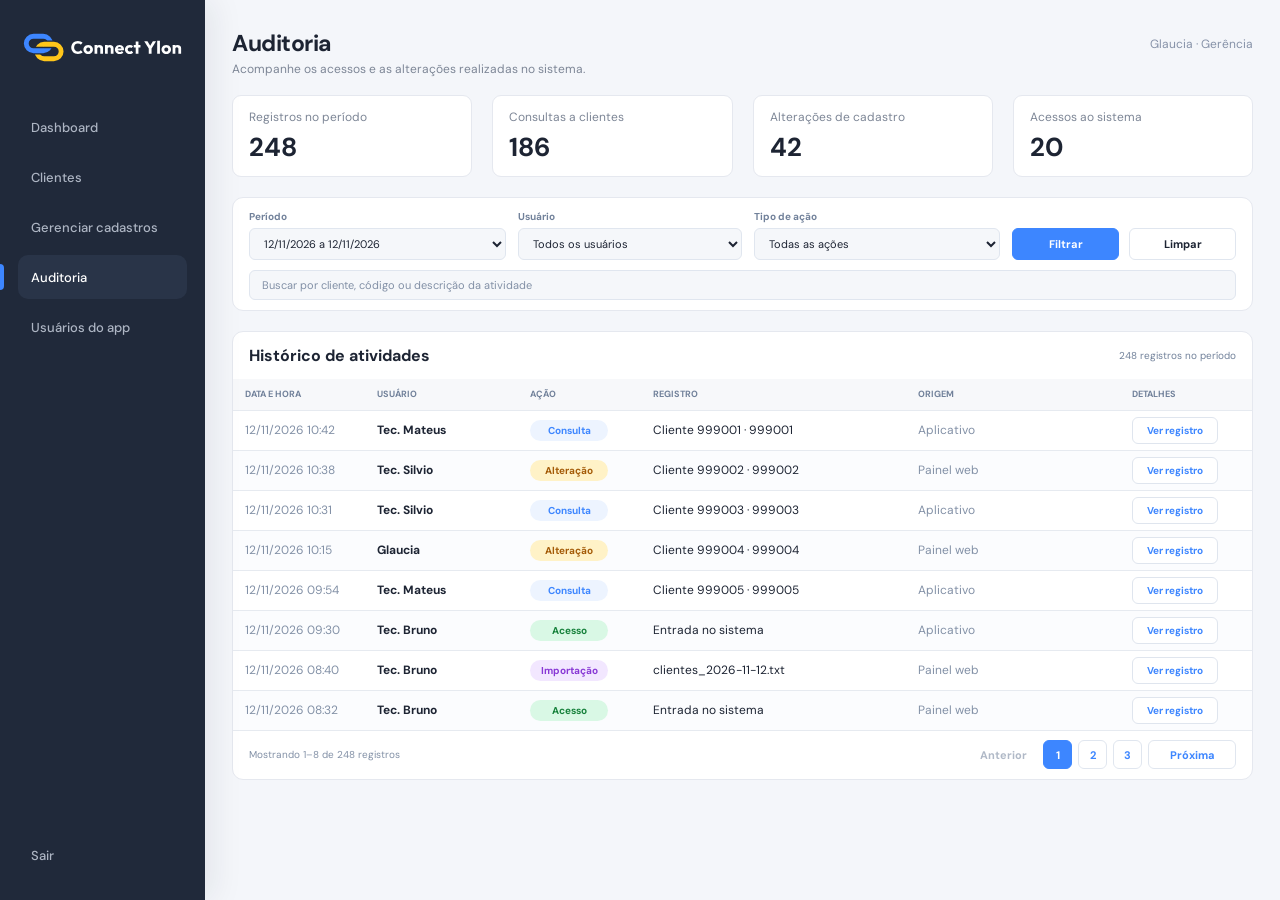
==== pages/auditoria.html @ c8fe701c "feat: save anonymized Connect Ylon frontend Initialize frontend history with the current UI, PWA, do" ====
<!DOCTYPE html>
<html lang="pt-BR">
<head>
	<meta charset="UTF-8">
	<meta name="viewport" content="width=device-width, initial-scale=1.0">
	<meta name="theme-color" content="#3D86FF">
	<title>Auditoria | Connect Ylon</title>
	<link rel="manifest" href="../manifest.webmanifest">
	<link rel="icon" type="image/svg+xml" href="../assets/img/connect-ylon-icon.svg">
	<link rel="preconnect" href="https://fonts.googleapis.com">
	<link rel="preconnect" href="https://fonts.gstatic.com" crossorigin>
	<link href="https://fonts.googleapis.com/css2?family=DM+Sans:wght@400;500;600;700&display=swap" rel="stylesheet">
	<link rel="stylesheet" href="../assets/css/base.css">
	<link rel="stylesheet" href="../assets/css/dashboard.css">
	<link rel="stylesheet" href="../assets/css/clients.css">
	<link rel="stylesheet" href="../assets/css/manage-clients.css">
	<link rel="stylesheet" href="../assets/css/audit.css">
	<link rel="stylesheet" href="../assets/css/users.css">
	<link rel="stylesheet" href="../assets/css/login.css">
	<script src="../assets/pwa.js" defer></script>
	<script src="../assets/sidebar.js" defer></script>
	<script src="../assets/dialog-scroll-lock.js" defer></script>
	<script src="../assets/row-selection.js" defer></script>
	<script src="../assets/audit-page.js" defer></script>
</head>
<body>
	<connect-ylon-sidebar base="../"></connect-ylon-sidebar>
	<main class="content audit-page">
		<header class="page-header">
			<div>
				<h1>Auditoria</h1>
				<p>Acompanhe os acessos e as alterações realizadas no sistema.</p>
			</div>
			<p class="profile">Glaucia · Gerência</p>
		</header>

		<section class="audit-summary" aria-label="Resumo da auditoria">
			<article class="card">
				<p>Registros no período</p>
				<h2 id="audit-total">248</h2>
			</article>
			<article class="card">
				<p>Consultas a clientes</p>
				<h2 id="audit-consultations">186</h2>
			</article>
			<article class="card">
				<p>Alterações de cadastro</p>
				<h2 id="audit-changes">42</h2>
			</article>
			<article class="card">
				<p>Acessos ao sistema</p>
				<h2 id="audit-accesses">20</h2>
			</article>
		</section>

		<form class="audit-filters" id="audit-filters">
			<div class="audit-filter-row">
				<label class="audit-filter-field">
					<span>Período</span>
					<select id="audit-period">
						<option value="day">12/11/2026 a 12/11/2026</option>
						<option value="7days">Últimos 7 dias</option>
						<option value="30days">Últimos 30 dias</option>
						<option value="all">Todo o período</option>
					</select>
				</label>
				<label class="audit-filter-field">
					<span>Usuário</span>
					<select id="audit-user">
						<option value="all">Todos os usuários</option>
						<option value="Tec. Mateus">Tec. Mateus</option>
						<option value="Tec. Silvio">Tec. Silvio</option>
						<option value="Glaucia">Glaucia</option>
						<option value="Tec. Bruno">Tec. Bruno</option>
					</select>
				</label>
				<label class="audit-filter-field">
					<span>Tipo de ação</span>
					<select id="audit-action">
						<option value="all">Todas as ações</option>
						<option value="Consulta">Consulta</option>
						<option value="Alteração">Alteração</option>
						<option value="Acesso">Acesso</option>
						<option value="Importação">Importação</option>
					</select>
				</label>
				<div class="audit-filter-actions">
					<button class="button button-primary" type="submit">Filtrar</button>
					<button class="button button-secondary" id="clear-audit-filters" type="button">Limpar</button>
				</div>
			</div>
			<label class="audit-search-field" for="audit-search">
				<input id="audit-search" type="search" placeholder="Buscar por cliente, código ou descrição da atividade" autocomplete="off">
			</label>
		</form>

		<section class="audit-history" aria-labelledby="audit-history-title">
			<header class="audit-history-heading">
				<h2 id="audit-history-title">Histórico de atividades</h2>
				<span id="audit-period-count">248 registros no período</span>
			</header>
			<div class="table-wrap">
				<table class="audit-table">
					<thead>
						<tr>
							<th scope="col">Data e hora</th>
							<th scope="col">Usuário</th>
							<th scope="col">Ação</th>
							<th scope="col">Registro</th>
							<th scope="col">Origem</th>
							<th scope="col">Detalhes</th>
						</tr>
					</thead>
					<tbody id="audit-body"></tbody>
				</table>
				<p class="audit-empty" id="audit-empty" hidden>Nenhum registro encontrado para os filtros selecionados.</p>
			</div>
			<footer class="audit-table-footer">
				<p id="audit-range">Mostrando 1–8 de 248 registros</p>
				<nav class="audit-pagination" aria-label="Paginação do histórico">
					<button class="audit-page-link" id="audit-previous" type="button">Anterior</button>
					<div id="audit-page-numbers"></div>
					<button class="audit-page-link next" id="audit-next" type="button">Próxima</button>
				</nav>
			</footer>
		</section>
	</main>

	<dialog class="audit-detail-dialog" id="audit-detail-dialog" aria-labelledby="audit-detail-title">
		<header class="audit-detail-heading">
			<div>
				<p id="audit-detail-date"></p>
				<h2 id="audit-detail-title">Detalhes do registro</h2>
			</div>
			<button class="dialog-close" type="button" aria-label="Fechar detalhes">×</button>
		</header>
		<dl class="audit-detail-list" id="audit-detail-list"></dl>
		<p class="audit-detail-description" id="audit-detail-description"></p>
	</dialog>
</body>
</html>
---- assets/css/base.css ----
* {
	box-sizing: border-box;
}

:root {
	--sidebar-width: 205px;
	--ink: #1d2433;
	--accent: #3D86FF;
	--surface: #ffffff;
	--line: #e5e8ef;
	scrollbar-color: #3D86FF #edf1f8;
	scrollbar-width: thin;
}

*::-webkit-scrollbar {
	width: 10px;
	height: 10px;
}

*::-webkit-scrollbar-track {
	border-radius: 999px;
	background: #edf1f8;
}

*::-webkit-scrollbar-thumb {
	border: 2px solid #edf1f8;
	border-radius: 999px;
	background: linear-gradient(180deg, #3D86FF, #2864ed);
}

*::-webkit-scrollbar-thumb:hover {
	background: #2453dc;
}

*::-webkit-scrollbar-corner {
	background: #edf1f8;
}

body {
	margin: 0;
	min-height: 100vh;
	font-family: "DM Sans", sans-serif;
	color: var(--ink);
	background: #f4f6fa;
}

/* Estrutura compartilhada das páginas e estilos do Dashboard. */
.content {
	min-height: 100vh;
	margin-left: var(--sidebar-width);
	padding: 48px 54px;
}

.dashboard-page {
	padding: 28px 27px;
}

.dashboard-page h1,
.client-page h1 {
	font-size: 24px;
	line-height: 1.25;
	letter-spacing: -0.5px;
}

.dashboard-page .page-header > div > p,
.client-page .page-header > div > p {
	font-size: 13px;
}

.dashboard-page .all-cards {
	gap: 20px;
	margin-top: 12px;
}

.dashboard-page .card {
	min-height: 94px;
	gap: 8px;
	padding: 17px 16px;
	border-radius: 14px;
}

.dashboard-page .card h2 {
	font-size: 28px;
}

.client-page {
	padding: 28px 27px;
}

.client-summary {
	gap: 20px;
	margin-top: 12px;
}

.client-summary .card {
	min-height: 94px;
	gap: 8px;
	padding: 17px 16px;
	border-radius: 14px;
}

.client-summary .card p {
	font-size: 12px;
}

.client-summary .card h2 {
	font-size: 28px;
}

.page-header {
	display: flex;
	align-items: flex-start;
	justify-content: space-between;
	gap: 24px;
}

.content h1 {
	margin: 0 0 5px;
	font-size: 32px;
	letter-spacing: -1px;
}

.content p {
	margin: 0;
	color: #7d8696;
}

.page-header .profile {
	flex: 0 0 auto;
	margin-top: 8px;
	font-size: 12px;
	color: #8692a8;
}

.all-cards {
	display: grid;
	grid-template-columns: repeat(4, minmax(0, 1fr));
	gap: 20px;
	margin-top: 24px;
}

.card {
	min-height: 126px;
	display: flex;
	flex-direction: column;
	gap: 10px;
	padding: 24px 18px;
	border: 1px solid var(--line);
	border-radius: 11px;
	background: var(--surface);
}

.card h2 {
	margin: 0;
	font-size: 30px;
	line-height: 1;
	font-weight: 700;
}

.card p {
	margin: 0;
	font-size: 12px;
	color: #7d8696;
}

/* Campo de busca da lista de clientes. */
.search-field {
	height: 48px;
	display: flex;
	align-items: center;
	gap: 12px;
	padding: 0 13px;
	border: 1px solid #edf0f4;
	border-radius: 8px;
	background: #fafbfc;
}

.search-field svg {
	width: 20px;
	height: 20px;
	fill: none;
	stroke: #74849e;
	stroke-width: 2;
	stroke-linecap: round;
}

.search-field input {
	width: 100%;
	border: 0;
	outline: 0;
	background: transparent;
	color: var(--ink);
	font: inherit;
	font-size: 13px;
}

.search-field input::placeholder {
	color: #aab3c2;
}
---- assets/css/dashboard.css ----
/* Tabela estática das importações recentes do Dashboard. */
.imports-panel {
	margin-top: 20px;
	padding: 17px 18px 13px;
	border: 1px solid var(--line);
	border-radius: 11px;
	background: var(--surface);
}

.imports-panel h2 {
	margin: 0 0 16px;
	font-size: 16px;
}

.imports-panel thead {
	background: #f7f8fa;
}

.table-wrap {
	overflow-x: auto;
}

.imports-panel .table-wrap {
	margin-right: -18px;
	margin-left: -18px;
}

table {
	width: 100%;
	border-collapse: collapse;
	font-size: 12px;
}

.imports-panel th,
.imports-panel td {
	padding: 13px 18px;
	border-bottom: 1px solid #edf0f4;
	text-align: left;
}

.imports-panel tr:last-child td {
	border-bottom: 0;
}

.imports-panel th {
	padding-top: 10px;
	color: #75839a;
	font-size: 9px;
	font-weight: 700;
	text-transform: uppercase;
}

.imports-panel th:nth-child(1),
.imports-panel td:nth-child(1) {
	width: 40%;
}

.imports-panel th:nth-child(2),
.imports-panel td:nth-child(2) {
	width: 24%;
}

.imports-panel th:nth-child(3),
.imports-panel td:nth-child(3) {
	width: 15%;
}

.imports-panel th:nth-child(4),
.imports-panel td:nth-child(4) {
	width: 13%;
}

.status {
	display: inline-flex;
	min-width: 84px;
	height: 24px;
	align-items: center;
	justify-content: center;
	border-radius: 999px;
	font-size: 11px;
	font-weight: 700;
}

.status.success {
	background: #d7f1df;
	color: #16813b;
}

.status.warning {
	background: #fff0c7;
	color: #b66a08;
}

.errors {
	color: #ef3f4d;
	font-weight: 700;
}

.empty-state {
	padding: 24px 0 14px;
	text-align: center;
}
---- assets/css/clients.css ----
/* Indicadores, filtros, tabela e detalhes dos clientes. */
.error-total {
	color: #a92025;
}

.clients-panel {
	margin-top: 22px;
	overflow: hidden;
	border: 1px solid var(--line);
	border-radius: 11px;
	background: var(--surface);
}

.client-controls {
	padding: 10px 10px 8px;
}

.client-search-field {
	width: min(100%, 360px);
	height: 38px;
	gap: 8px;
	padding: 0 10px;
	border-radius: 7px;
}

.client-search-field svg {
	width: 18px;
	height: 18px;
	flex: 0 0 auto;
}

.client-search-field input {
	font-size: 12px;
}

.client-filters {
	display: flex;
	align-items: center;
	gap: 8px;
	margin-top: 14px;
}

.filter-chip {
	min-height: 27px;
	padding: 0 18px;
	border: 0;
	border-radius: 999px;
	background: #f0f3f7;
	color: #718097;
	font: inherit;
	font-size: 11px;
	font-weight: 700;
	white-space: nowrap;
	cursor: pointer;
}

.filter-chip.active {
	background: var(--accent);
	color: #fff;
}

.filter-chip.error-filter {
	background: #ffe1e1;
	color: #a83232;
}

.filter-chip.error-filter.active {
	background: #db4a4a;
	color: #fff;
}

.client-count {
	margin-left: auto;
	color: #8290a6;
	font-size: 11px;
	white-space: nowrap;
}

/* Colunas e estados da tabela de clientes. */
.clients-table {
	width: 100%;
	table-layout: fixed;
	font-size: 12px;
}

.clients-table th:nth-child(1),
.clients-table td:nth-child(1) {
	width: 9%;
}

.clients-table th:nth-child(2),
.clients-table td:nth-child(2) {
	width: 28%;
}

.clients-table th:nth-child(3),
.clients-table td:nth-child(3) {
	width: 15%;
}

.clients-table th:nth-child(4),
.clients-table td:nth-child(4) {
	width: 20%;
}

.clients-table th:nth-child(5),
.clients-table td:nth-child(5) {
	width: 14%;
}

.clients-table th:nth-child(6),
.clients-table td:nth-child(6) {
	width: 14%;
}

.clients-table thead {
	background: #f7f8fa;
}

.clients-table th,
.clients-table td {
	padding: 12px 16px;
	border-bottom: 1px solid var(--line);
	text-align: left;
	white-space: nowrap;
}

.clients-table th {
	padding-top: 11px;
	padding-bottom: 11px;
	color: #75839a;
	font-size: 9px;
}

.clients-table td:nth-child(3),
.clients-table td:nth-child(5) {
	color: #8190a7;
}

.clients-table tr:last-child td {
	border-bottom: 0;
}

.clients-table tbody tr.selected td {
	background: var(--accent);
	color: #fff;
}

.clients-table .client-name {
	color: var(--ink);
	font-weight: 700;
}

.client-status {
	display: inline-flex;
	min-width: 128px;
	min-height: 21px;
	align-items: center;
	gap: 7px;
	padding: 0 10px;
	border-radius: 999px;
	font-size: 10px;
	font-weight: 700;
}

.client-status > span {
	width: 6px;
	height: 6px;
	border-radius: 50%;
	background: currentColor;
}

.client-status.complete {
	background: #d9f8e5;
	color: #138441;
}

.client-status.incomplete {
	background: #ffe1e1;
	color: #b52e32;
}

.view-client {
	min-height: 27px;
	padding: 0 14px;
	border: 1px solid #dfe5ee;
	border-radius: 6px;
	background: #fff;
	color: var(--accent);
	font: inherit;
	font-size: 10px;
	font-weight: 700;
	cursor: pointer;
}

.view-client:hover {
	border-color: var(--accent);
	background: #f5f8ff;
}

.clients-table tbody tr.selected .view-client {
	border-color: rgb(255 255 255 / 70%);
	background: rgb(255 255 255 / 12%);
	color: #fff;
}

.clients-table tbody tr.selected .view-client:hover {
	border-color: #fff;
	background: rgb(255 255 255 / 20%);
	color: #fff;
}

.clients-table tbody tr.has-error:not(.selected) td {
	background: #fff3f3;
}

.clients-table tbody tr.has-error:not(.selected) td:first-child {
	box-shadow: inset 3px 0 #e5393d;
}

/* Card modal com os equipamentos do cliente selecionado. */
.client-dialog {
	width: min(560px, calc(100% - 32px));
	max-height: min(90vh, 760px);
	overflow-y: auto;
	padding: 0 16px 16px;
	border: 1px solid #e0e6ef;
	border-radius: 16px;
	color: var(--ink);
	box-shadow: 0 18px 60px rgb(21 31 50 / 20%);
}

.client-dialog::backdrop {
	background: rgb(18 27 43 / 45%);
}

.dialog-heading {
	position: sticky;
	top: 0;
	z-index: 1;
	display: flex;
	min-height: 76px;
	align-items: center;
	justify-content: space-between;
	gap: 16px;
	margin: 0 -16px 16px;
	padding: 12px 16px;
	border-bottom: 1px solid #e8ecf2;
	background: #fff;
}

.dialog-heading h2 {
	margin: 3px 0 0;
	font-size: 19px;
}

.dialog-heading p {
	margin: 0;
	color: #71819a;
	font-size: 12px;
}

.dialog-close {
	width: 34px;
	height: 34px;
	display: grid;
	align-items: center;
	justify-content: center;
	border: 0;
	background: transparent;
	color: #e53935;
	font-size: 28px;
	cursor: pointer;
}

.equipment-list {
	display: grid;
	gap: 16px;
}

.equipment-card {
	overflow: hidden;
	border: 1px solid #e0e6ef;
	border-radius: 16px;
	background: #fff;
}

.equipment-heading {
	min-height: 56px;
	display: flex;
	align-items: center;
	gap: 11px;
	padding: 0 15px;
	border-bottom: 1px solid #e8ecf2;
}

.equipment-heading .equipment-icon {
	width: 28px;
	height: 28px;
	flex: 0 0 auto;
	object-fit: contain;
}

.equipment-heading .icon-camera {
	width: 34px;
	height: 34px;
}

.equipment-heading h2 {
	margin: 0;
	font-size: 15px;
}

.equipment-fields {
	margin: 0;
	padding: 0 15px;
}

.equipment-field {
	min-height: 44px;
	display: grid;
	grid-template-columns: minmax(0, 1fr) auto;
	align-items: center;
	gap: 10px;
	border-bottom: 1px solid #e8ecf2;
}

.equipment-field:last-child {
	border-bottom: 0;
}

.equipment-field dt {
	color: #71819a;
	font-size: 13px;
}

.equipment-field dd {
	display: flex;
	align-items: center;
	gap: 10px;
	margin: 0;
	color: var(--ink);
	font-size: 13px;
	font-weight: 700;
	text-align: right;
}

.equipment-field dd.missing {
	color: #8793a7;
	font-weight: 500;
}

.equipment-edit-grid {
	display: grid;
	grid-template-columns: repeat(2, minmax(0, 1fr));
	gap: 0 12px;
	padding: 14px 15px 4px;
}

.equipment-edit-field {
	min-width: 0;
	display: flex;
	flex-direction: column;
	gap: 5px;
	margin-bottom: 10px;
	color: var(--ink);
	font-size: 12px;
	font-weight: 600;
}

.equipment-edit-field input {
	width: 100%;
	height: 36px;
	padding: 0 10px;
	border: 1px solid #e0e6ef;
	border-radius: 8px;
	outline: none;
	background: #fff;
	color: var(--ink);
	font: inherit;
	font-size: 12px;
	font-weight: 400;
}

.equipment-edit-field input:focus {
	border-color: #6b8fff;
	box-shadow: 0 0 0 2px rgb(40 100 237 / 10%);
}

.equipment-edit-field.has-field-error input {
	border-color: #f04444;
	background: #fff5f5;
}

.client-field-error {
	color: #df3838;
	font-size: 10px;
	font-weight: 400;
}

.client-field-error[hidden] {
	display: none;
}

.client-edit-error,
.client-edit-success {
	margin: 0 0 12px;
	padding: 9px 11px;
	border: 1px solid #ffcaca;
	border-radius: 9px;
	background: #fff3f3;
	color: #a92323;
	font-size: 11px;
}

.client-edit-success {
	border-color: #c5ebd2;
	background: #effbf3;
	color: #16813b;
}

.client-dialog-actions {
	display: flex;
	justify-content: flex-end;
	gap: 10px;
	margin: 16px -16px 0;
	padding: 12px 16px 0;
	border-top: 1px solid #e8ecf2;
}

.client-dialog-actions .button {
	min-height: 36px;
}

.copy-detail {
	width: 24px;
	height: 28px;
	display: grid;
	place-items: center;
	padding: 0;
	border: 0;
	background: transparent;
	color: #71819a;
	cursor: pointer;
}

.copy-detail svg {
	width: 18px;
	height: 18px;
	fill: none;
	stroke: currentColor;
	stroke-width: 1.8;
	stroke-linecap: round;
	stroke-linejoin: round;
}

.copy-detail:disabled {
	opacity: 0.8;
	cursor: not-allowed;
}

/* Ajustes responsivos; a navegação móvel é estilizada no Web Component. */
@media (max-width: 760px) {
	.content {
		margin-left: 0;
		padding: 82px 24px 32px;
	}

	.client-page {
		padding: 82px 24px 32px;
	}

	.content h1 {
		font-size: 26px;
	}

	.page-header .profile {
		display: none;
	}

	.all-cards {
		grid-template-columns: repeat(2, minmax(0, 1fr));
		gap: 12px;
	}

	.dashboard-page .all-cards {
		gap: 12px;
	}

	.card {
		min-height: 110px;
		padding: 18px 14px;
	}

	.dashboard-page .card {
		min-height: 110px;
		padding: 18px 14px;
	}

	.card h2 {
		font-size: 24px;
	}

	.client-summary .card h2 {
		font-size: 24px;
	}

	.client-summary .card {
		min-height: 110px;
	}

	.dashboard-page .card h2 {
		font-size: 24px;
	}

	table {
		min-width: 680px;
	}

	.client-filters {
		flex-wrap: wrap;
	}

	.client-count {
		width: 100%;
		margin: 2px 0 0;
	}
}

@media (max-width: 430px) {
	.content {
		padding-inline: 16px;
	}

	.all-cards {
		grid-template-columns: 1fr;
	}

	.equipment-edit-grid {
		grid-template-columns: 1fr;
	}
}
---- assets/css/manage-clients.css ----
/* Gerenciamento e edição de cadastros. */
.manage-page {
	padding: 28px 27px;
}

.manage-page h1 {
	margin-bottom: 3px;
	font-size: 23px;
	letter-spacing: -0.5px;
}

.manage-page .page-header > div > p {
	font-size: 12px;
}

.manage-top {
	display: grid;
	grid-template-columns: 1.2fr 1fr;
	gap: 20px;
	margin-top: 12px;
}

.upload-panel,
.import-preview,
.manage-clients-panel {
	border: 1px solid var(--line);
	border-radius: 14px;
	background: var(--surface);
}

.upload-panel {
	padding: 12px 16px;
}

.upload-dropzone {
	min-height: 162px;
	display: flex;
	flex-direction: column;
	align-items: center;
	justify-content: center;
	gap: 12px;
	border: 1px dashed #2864ed;
	border-radius: 10px;
	background: #fbfcff;
	text-align: center;
	cursor: pointer;
	transition: background 150ms ease, border-color 150ms ease;
}

.upload-dropzone.drag-over,
.upload-dropzone:focus-visible {
	outline: 0;
	border-color: #1747c9;
	background: #edf3ff;
}

.upload-icon {
	width: 38px;
	height: 38px;
	display: grid;
	place-items: center;
	border-radius: 50%;
	background: #e2edff;
	color: var(--accent);
	font-size: 30px;
	line-height: 1;
}

.upload-dropzone > p {
	color: var(--ink);
	font-size: 13px;
	font-weight: 700;
}

.upload-message {
	margin: 8px 0 0;
	color: #71819a;
	font-size: 11px;
}

.upload-message:empty {
	display: none;
}

.upload-message.upload-error {
	color: #c83232;
}

.button {
	min-height: 34px;
	padding: 0 15px;
	border: 1px solid transparent;
	border-radius: 8px;
	font: inherit;
	font-size: 11px;
	font-weight: 700;
	cursor: pointer;
	transition: background 150ms ease, border-color 150ms ease, color 150ms ease;
}

.button-primary {
	border-color: var(--accent);
	background: var(--accent);
	color: #fff;
}

.button-primary:hover {
	border-color: #2864ed;
	background: #2864ed;
}

.button-secondary {
	border-color: #e0e6ef;
	background: #fff;
	color: var(--ink);
}

.button-secondary:hover {
	border-color: #aebbd0;
	background: #f8faff;
}

.import-preview {
	padding: 12px 17px;
}

.preview-heading {
	display: flex;
	align-items: flex-start;
	justify-content: space-between;
	gap: 12px;
}

.preview-heading h2,
.manage-table-heading h2 {
	margin: 0;
	font-size: 15px;
}

.preview-heading p {
	margin-top: 3px;
	color: #71819a;
	font-size: 10px;
}

.text-button {
	flex: 0 0 auto;
	padding: 3px 0;
	border: 0;
	background: transparent;
	color: var(--accent);
	font: inherit;
	font-size: 10px;
	font-weight: 700;
	cursor: pointer;
}

.text-button:hover {
	text-decoration: underline;
}

.preview-stats {
	margin: 7px 0 10px;
}

.preview-stats > div {
	min-height: 24px;
	display: flex;
	align-items: center;
	justify-content: space-between;
	gap: 12px;
	border-bottom: 1px solid #edf0f4;
	font-size: 12px;
}

.preview-stats > div:last-child {
	border-bottom: 0;
}

.preview-stats dt,
.preview-stats dd {
	margin: 0;
}

.preview-stats dd {
	font-weight: 700;
}

.positive {
	color: #1aa45a;
}

.accent-text {
	color: var(--accent);
}

.error-text {
	color: #e43232;
}

.preview-actions {
	display: grid;
	grid-template-columns: minmax(100px, 0.58fr) minmax(150px, 1fr);
	gap: 12px;
}

.manage-error-banner {
	min-height: 49px;
	display: flex;
	align-items: center;
	gap: 11px;
	margin-top: 16px;
	padding: 7px 12px;
	border: 1px solid #ffd1d1;
	border-radius: 11px;
	background: #fff4f4;
	color: #a92323;
}

.manage-error-banner[hidden] {
	display: none;
}

.error-alert-icon {
	width: 20px;
	height: 20px;
	display: grid;
	flex: 0 0 auto;
	place-items: center;
	border-radius: 50%;
	background: #dc2929;
	color: white;
	font-size: 13px;
	font-weight: 700;
}

.manage-error-banner strong {
	display: block;
	font-size: 12px;
}

.manage-error-banner p {
	margin-top: 2px;
	color: #a92323;
	font-size: 10px;
}

.button-danger-outline {
	min-width: 150px;
	margin-left: auto;
	border-color: #ef4141;
	background: #fff;
	color: #cf2929;
}

.button-danger-outline:hover,
.button-delete:hover {
	background: #fff0f0;
}

.manage-clients-panel {
	margin-top: 12px;
	overflow: hidden;
}

.manage-table-heading {
	display: flex;
	align-items: center;
	justify-content: space-between;
	gap: 16px;
	padding: 11px 16px 0;
}

.manage-table-heading h2 {
	font-size: 16px;
}

.manage-table-heading .client-search-field {
	width: min(36%, 335px);
}

.manage-filters {
	display: flex;
	align-items: center;
	gap: 8px;
	padding: 6px 16px 9px;
}

.manage-filters .filter-chip {
	min-height: 26px;
	padding-inline: 14px;
}

.manage-filters .error-filter span {
	margin-right: 5px;
	font-size: 9px;
}

.manage-filters .error-filter.active span {
	color: #fff;
}

.manage-count {
	margin-left: auto;
	color: #8290a6;
	font-size: 11px;
}

.manage-table {
	table-layout: fixed;
	font-size: 12px;
}

.manage-table th:nth-child(1),
.manage-table td:nth-child(1) { width: 11%; }
.manage-table th:nth-child(2),
.manage-table td:nth-child(2) { width: 32%; }
.manage-table th:nth-child(3),
.manage-table td:nth-child(3) { width: 16%; }
.manage-table th:nth-child(4),
.manage-table td:nth-child(4) { width: 20%; }
.manage-table th:nth-child(5),
.manage-table td:nth-child(5) { width: 21%; }

.manage-table thead {
	background: #f7f8fa;
}

.manage-table th,
.manage-table td {
	height: 43px;
	padding: 6px 10px;
	border-bottom: 1px solid #e8ecf2;
	text-align: left;
	white-space: nowrap;
}

.manage-table th {
	height: 31px;
	padding-top: 6px;
	padding-bottom: 6px;
	color: #75839a;
	font-size: 9px;
	font-weight: 700;
	text-transform: uppercase;
}

.manage-table th:first-child,
.manage-table td:first-child {
	padding-left: 16px;
}

.manage-table tr:last-child td {
	border-bottom: 0;
}

.manage-table .manage-client-name {
	font-weight: 700;
}

.manage-table .manage-equipment-count {
	color: #8190a7;
}

.manage-table tr.has-error td {
	background: #fff3f3;
}

.manage-table tr.has-error td:first-child {
	box-shadow: inset 3px 0 #e5393d;
}

.manage-status {
	min-width: 88px;
	min-height: 21px;
	display: inline-flex;
	align-items: center;
	gap: 6px;
	padding: 0 9px;
	border-radius: 999px;
	font-size: 10px;
	font-weight: 700;
}

.manage-status > span {
	width: 6px;
	height: 6px;
	border-radius: 50%;
	background: currentColor;
}

.manage-status.complete {
	background: #d9f8e5;
	color: #138441;
}

.manage-status.incomplete {
	background: #ffe1e1;
	color: #b52e32;
}

.manage-row-actions {
	white-space: nowrap;
}

.manage-row-actions .button + .button {
	margin-left: 6px;
}

.manage-row-actions .button {
	min-width: 76px;
	min-height: 29px;
	padding: 0 10px;
	background: #fff;
}

.button-edit {
	border-color: var(--accent);
	color: var(--accent);
}

.button-edit:hover {
	background: #f1f5ff !important;
}

.button-delete {
	border-color: #f04a4a;
	color: #e12e2e;
}

.manage-footer {
	padding: 0 16px 14px;
	color: #8290a6;
	font-size: 11px;
}

.manage-empty {
	text-align: center;
}

.edit-dialog {
	position: fixed;
	inset: 0 0 0 auto;
	width: min(410px, 100%);
	height: 100vh;
	max-height: 100vh;
	margin: 0;
	overflow: hidden;
	padding: 0;
	border: 0;
	border-left: 1px solid #e1e6ef;
	border-radius: 0;
	color: var(--ink);
	box-shadow: -10px 0 40px rgb(21 31 50 / 12%);
}

.edit-dialog[open] {
	display: block;
}

.edit-dialog::backdrop {
	background: rgb(18 27 43 / 45%);
}

.edit-dialog form {
	height: 100%;
	display: flex;
	flex-direction: column;
}

.edit-heading {
	min-height: 72px;
	display: flex;
	flex: 0 0 auto;
	align-items: center;
	justify-content: space-between;
	gap: 16px;
	padding: 12px 18px;
	border-bottom: 1px solid #e8ecf2;
}

.edit-heading h2 {
	margin: 0;
	font-size: 19px;
}

.edit-heading p {
	margin-top: 4px;
	color: #71819a;
	font-size: 11px;
}

.edit-close {
	width: 32px;
	height: 32px;
	padding: 0;
	border: 0;
	background: transparent;
	color: #71819a;
	font: inherit;
	font-size: 28px;
	line-height: 1;
	cursor: pointer;
}

.edit-close:hover {
	color: #d93838;
}

.edit-content {
	flex: 1 1 auto;
	overflow-y: auto;
	padding: 12px 18px 18px;
}

.edit-validation {
	display: flex;
	flex-direction: column;
	gap: 2px;
	margin-bottom: 12px;
	padding: 8px 11px;
	border: 1px solid #ffcaca;
	border-radius: 9px;
	background: #fff3f3;
	color: #a92323;
	font-size: 11px;
}

.edit-validation[hidden] {
	display: none;
}

.edit-validation strong {
	font-size: 12px;
}

.edit-field {
	min-width: 0;
	display: flex;
	flex-direction: column;
	gap: 5px;
	margin-bottom: 10px;
	color: var(--ink);
	font-size: 11px;
	font-weight: 700;
}

.edit-field input {
	width: 100%;
	height: 38px;
	padding: 0 11px;
	border: 1px solid #e0e6ef;
	border-radius: 9px;
	outline: none;
	background: #fff;
	color: var(--ink);
	font: inherit;
	font-size: 12px;
	font-weight: 400;
}

.edit-field input:focus {
	border-color: #6b8fff;
	box-shadow: 0 0 0 2px rgb(40 100 237 / 10%);
}

.edit-field input[readonly] {
	background: #f1f4f8;
	color: #71819a;
}

.edit-field.has-field-error input {
	border-color: #f04444;
	background: #fff5f5;
}

.edit-field .field-error {
	color: #df3838;
	font-size: 10px;
	font-weight: 400;
}

.edit-field .field-error[hidden] {
	display: none;
}

.equipment-section-title {
	margin: 11px 0 7px;
	font-size: 13px;
}

.edit-equipment-list {
	display: grid;
	gap: 10px;
}

.edit-equipment-card {
	padding: 10px 11px 2px;
	border: 1px solid #e0e6ef;
	border-radius: 12px;
}

.edit-equipment-card h4 {
	margin: 0 0 7px;
	font-size: 12px;
}

.edit-device-fields {
	display: grid;
	grid-template-columns: repeat(2, minmax(0, 1fr));
	gap: 0 7px;
}

.edit-device-fields .edit-field {
	margin-bottom: 8px;
}

.edit-device-fields .edit-field input {
	height: 35px;
	padding-inline: 9px;
}

.edit-actions {
	display: grid;
	flex: 0 0 auto;
	grid-template-columns: 1fr 1.1fr;
	gap: 12px;
	padding: 10px 18px 12px;
	border-top: 1px solid #e8ecf2;
	background: #fff;
}

.edit-actions .button {
	min-height: 38px;
}

.manage-toast {
	position: fixed;
	right: 24px;
	bottom: 24px;
	z-index: 50;
	max-width: min(420px, calc(100vw - 32px));
	padding: 12px 16px;
	border-radius: 9px;
	background: #20293a;
	color: white;
	font-size: 12px;
	opacity: 0;
	pointer-events: none;
	transform: translateY(8px);
	transition: opacity 160ms ease, transform 160ms ease;
}

.manage-toast.visible {
	opacity: 1;
	transform: translateY(0);
}

@media (max-width: 900px) {
	.manage-top {
		grid-template-columns: 1fr;
	}

	.manage-table-heading .client-search-field {
		width: min(48%, 335px);
	}
}

@media (max-width: 760px) {
	.manage-page {
		padding: 82px 24px 32px;
	}

	.manage-page h1 {
		font-size: 24px;
	}

	.manage-error-banner {
		flex-wrap: wrap;
	}

	.button-danger-outline {
		margin: 4px 0 0 31px;
	}

	.manage-table {
		min-width: 760px;
	}

	.manage-table-heading {
		align-items: flex-start;
		flex-direction: column;
	}

	.manage-table-heading .client-search-field {
		width: 100%;
	}
}

@media (max-width: 430px) {
	.manage-page {
		padding-inline: 16px;
	}

	.preview-heading {
		flex-direction: column;
		gap: 3px;
	}

	.manage-error-banner {
		align-items: flex-start;
	}

	.edit-heading,
	.edit-content {
		padding-right: 14px;
		padding-left: 14px;
	}

	.edit-actions {
		padding-right: 14px;
		padding-left: 14px;
	}
}
---- assets/css/audit.css ----
/* Página de auditoria. */
.audit-page {
	padding: 28px 27px;
}

.audit-page h1 {
	margin-bottom: 3px;
	font-size: 23px;
	letter-spacing: -0.5px;
}

.audit-page .page-header > div > p {
	font-size: 12px;
}

.audit-summary {
	display: grid;
	grid-template-columns: repeat(4, minmax(0, 1fr));
	gap: 20px;
	margin-top: 18px;
}

.audit-summary .card {
	min-height: 82px;
	gap: 9px;
	padding: 13px 16px;
	border-radius: 9px;
}

.audit-summary .card p {
	font-size: 12px;
}

.audit-summary .card h2 {
	font-size: 26px;
}

.audit-filters {
	margin-top: 20px;
	padding: 12px 16px 10px;
	border: 1px solid var(--line);
	border-radius: 11px;
	background: #fff;
}

.audit-filter-row {
	display: grid;
	grid-template-columns: minmax(170px, 1.15fr) minmax(150px, 1fr) minmax(170px, 1.1fr) minmax(160px, 1fr);
	align-items: end;
	gap: 12px;
}

.audit-filter-field {
	min-width: 0;
	display: flex;
	flex-direction: column;
	gap: 5px;
	color: #71819a;
	font-size: 10px;
	font-weight: 700;
}

.audit-filter-field select {
	width: 100%;
	height: 32px;
	padding: 0 10px;
	border: 1px solid #e0e6ef;
	border-radius: 6px;
	outline: 0;
	background: #f5f7fa;
	color: var(--ink);
	font: inherit;
	font-size: 11px;
	font-weight: 400;
}

.audit-filter-field select:focus,
.audit-search-field:focus-within {
	border-color: #6b8fff;
	box-shadow: 0 0 0 2px rgb(40 100 237 / 10%);
}

.audit-filter-actions {
	display: grid;
	grid-template-columns: 1fr 1fr;
	gap: 10px;
}

.audit-filter-actions .button {
	min-height: 32px;
	border-radius: 6px;
	font-size: 11px;
}

.audit-filter-actions .button-primary {
	background: var(--accent);
}

.audit-search-field {
	height: 30px;
	display: flex;
	align-items: center;
	margin-top: 10px;
	padding: 0 10px;
	border: 1px solid #e0e6ef;
	border-radius: 6px;
	background: #f5f7fa;
}

.audit-search-field input {
	width: 100%;
	height: 100%;
	border: 0;
	outline: 0;
	background: transparent;
	color: var(--ink);
	font: inherit;
	font-size: 11px;
}

.audit-search-field input::placeholder {
	color: #8290a6;
}

.audit-history {
	margin-top: 20px;
	overflow: hidden;
	border: 1px solid var(--line);
	border-radius: 11px;
	background: #fff;
}

.audit-history-heading {
	min-height: 47px;
	display: flex;
	align-items: center;
	justify-content: space-between;
	gap: 12px;
	padding: 0 16px;
}

.audit-history-heading h2 {
	margin: 0;
	font-size: 16px;
}

.audit-history-heading span {
	color: #71819a;
	font-size: 10px;
}

.audit-table {
	table-layout: fixed;
	font-size: 12px;
}

.audit-table th:nth-child(1),
.audit-table td:nth-child(1) { width: 13%; }
.audit-table th:nth-child(2),
.audit-table td:nth-child(2) { width: 15%; }
.audit-table th:nth-child(3),
.audit-table td:nth-child(3) { width: 12%; }
.audit-table th:nth-child(4),
.audit-table td:nth-child(4) { width: 26%; }
.audit-table th:nth-child(5),
.audit-table td:nth-child(5) { width: 21%; }
.audit-table th:nth-child(6),
.audit-table td:nth-child(6) { width: 13%; }

.audit-table thead {
	background: #f7f8fa;
}

.audit-table th,
.audit-table td {
	height: 34px;
	padding: 6px 12px;
	border-bottom: 1px solid #e6eaf0;
	text-align: left;
	white-space: nowrap;
}

.audit-table th {
	height: 31px;
	color: #71819a;
	font-size: 9px;
	font-weight: 700;
	text-transform: uppercase;
}

.audit-table tbody tr:nth-child(even) {
	background: #fbfcfe;
}

.audit-table .audit-user {
	font-weight: 700;
}

.audit-table .audit-origin,
.audit-table td:first-child {
	color: #8290a6;
}

.audit-action-badge {
	min-width: 78px;
	height: 21px;
	display: inline-flex;
	align-items: center;
	justify-content: center;
	padding: 0 10px;
	border-radius: 999px;
	font-size: 10px;
	font-weight: 700;
}

.audit-action-badge.consulta {
	background: #edf4ff;
	color: var(--accent);
}

.audit-action-badge.alteracao {
	background: #fff2c7;
	color: #a45b08;
}

.audit-action-badge.acesso {
	background: #d9f8e5;
	color: #16813b;
}

.audit-action-badge.importacao {
	background: #f2e7ff;
	color: #8838d5;
}

.audit-empty {
	padding: 24px 12px;
	color: #71819a;
	font-size: 12px;
	text-align: center;
}

.audit-table-footer {
	min-height: 48px;
	display: flex;
	align-items: center;
	justify-content: space-between;
	gap: 16px;
	padding: 6px 16px;
}

.audit-table-footer > p {
	color: #8290a6;
	font-size: 10px;
}

.audit-pagination,
.audit-pagination > div {
	display: flex;
	align-items: center;
	gap: 6px;
}

.audit-page-link,
.audit-page-number {
	min-width: 29px;
	height: 29px;
	padding: 0 9px;
	border: 1px solid #e0e6ef;
	border-radius: 6px;
	background: #fff;
	color: var(--accent);
	font: inherit;
	font-size: 11px;
	font-weight: 700;
	cursor: pointer;
}

.audit-page-link {
	min-width: 64px;
	border-color: transparent;
	color: #71819a;
}

.audit-page-link.next {
	min-width: 88px;
	border-color: #e0e6ef;
	color: var(--accent);
}

.audit-page-number.active {
	border-color: var(--accent);
	background: var(--accent);
	color: #fff;
}

.audit-page-link:disabled {
	opacity: 0.55;
	cursor: not-allowed;
}

.audit-page-number:hover:not(.active),
.audit-page-link.next:hover:not(:disabled) {
	background: #f2f6ff;
}

.audit-detail-dialog {
	width: min(500px, calc(100% - 32px));
	max-height: min(85vh, 680px);
	overflow-y: auto;
	padding: 0 18px 18px;
	border: 1px solid #e0e6ef;
	border-radius: 14px;
	color: var(--ink);
	box-shadow: 0 18px 60px rgb(21 31 50 / 20%);
}

.audit-detail-dialog::backdrop {
	background: rgb(18 27 43 / 45%);
}

.audit-detail-heading {
	position: sticky;
	top: 0;
	z-index: 1;
	display: flex;
	min-height: 76px;
	align-items: center;
	justify-content: space-between;
	gap: 12px;
	margin: 0 -18px 14px;
	padding: 12px 18px;
	border-bottom: 1px solid #e8ecf2;
	background: #fff;
}

.audit-detail-heading p {
	margin: 0 0 3px;
	color: #71819a;
	font-size: 11px;
}

.audit-detail-heading h2 {
	margin: 0;
	font-size: 18px;
}

.audit-detail-list {
	margin: 0;
}

.audit-detail-list > div {
	display: grid;
	grid-template-columns: 120px minmax(0, 1fr);
	gap: 12px;
	padding: 11px 0;
	border-bottom: 1px solid #e8ecf2;
	font-size: 12px;
}

.audit-detail-list dt {
	color: #71819a;
}

.audit-detail-list dd {
	margin: 0;
	font-weight: 600;
}

.audit-detail-description {
	margin-top: 16px !important;
	color: #59667b !important;
	font-size: 12px;
	line-height: 1.5;
}

@media (max-width: 1000px) {
	.audit-filter-row {
		grid-template-columns: repeat(2, minmax(0, 1fr));
	}
}

@media (max-width: 760px) {
	.audit-page {
		padding: 82px 24px 32px;
	}

	.audit-summary {
		grid-template-columns: repeat(2, minmax(0, 1fr));
		gap: 12px;
	}

	.audit-table {
		min-width: 900px;
	}

	.audit-table-footer {
		align-items: flex-start;
		flex-direction: column;
	}

	.audit-pagination {
		width: 100%;
		justify-content: space-between;
	}
}

@media (max-width: 430px) {
	.audit-page {
		padding-inline: 16px;
	}

	.audit-filter-row {
		grid-template-columns: 1fr;
	}

	.audit-history-heading {
		align-items: flex-start;
		flex-direction: column;
		padding-top: 12px;
		padding-bottom: 10px;
	}

	.audit-page-link {
		min-width: 48px;
		padding-inline: 4px;
	}

	.audit-page-link.next {
		min-width: 68px;
	}
}
---- assets/css/users.css ----
/* Gerenciamento dos usuários do aplicativo. */
html.dialog-open {
	overflow: hidden;
}

.users-page {
	padding: 28px 27px;
}

.users-page h1 {
	margin-bottom: 3px;
	font-size: 23px;
	letter-spacing: -0.5px;
}

.users-page .page-header > div > p {
	font-size: 12px;
}

.users-panel {
	height: auto;
	margin-top: 36px;
	overflow: hidden;
	border: 1px solid var(--line);
	border-radius: 12px;
	background: #fff;
}

.users-panel-heading {
	min-height: 43px;
	display: flex;
	align-items: center;
	justify-content: space-between;
	gap: 12px;
	padding: 0 16px;
}

.users-panel-heading h2 {
	margin: 0;
	font-size: 14px;
}

.users-panel-heading span {
	color: #71819a;
	font-size: 10px;
}

.users-table {
	table-layout: fixed;
	font-size: 12px;
}

.users-table th:nth-child(1),
.users-table td:nth-child(1) { width: 19%; }
.users-table th:nth-child(2),
.users-table td:nth-child(2) { width: 22%; }
.users-table th:nth-child(3),
.users-table td:nth-child(3) { width: 12%; }
.users-table th:nth-child(4),
.users-table td:nth-child(4) { width: 10%; }
.users-table th:nth-child(5),
.users-table td:nth-child(5) { width: 18%; }
.users-table th:nth-child(6),
.users-table td:nth-child(6) { width: 19%; }

.users-table thead {
	background: #f7f8fa;
}

.users-table th,
.users-table td {
	height: 38px;
	padding: 6px 12px;
	border-bottom: 1px solid #e7ebf1;
	text-align: left;
	white-space: nowrap;
}

.users-table th {
	height: 31px;
	color: #71819a;
	font-size: 9px;
	font-weight: 700;
	text-transform: uppercase;
}

.users-table tbody tr:last-child td {
	border-bottom: 0;
}

.user-display-name,
.user-display-username {
	display: block;
	overflow: hidden;
	text-overflow: ellipsis;
}

.user-display-name {
	font-size: 12px;
}

.user-display-username {
	margin-top: 2px;
	color: #8290a6;
	font-size: 10px;
}

.user-last-access {
	color: #8290a6;
}

.user-status {
	min-width: 65px;
	height: 21px;
	display: inline-flex;
	align-items: center;
	justify-content: center;
	border-radius: 999px;
	font-size: 9px;
	font-weight: 700;
}

.user-status.active {
	background: #dcf8e6;
	color: #16813b;
}

.user-status.inactive {
	background: #edf0f4;
	color: #7d8798;
}

.user-row-actions {
	white-space: nowrap;
}

.user-row-actions .button {
	min-width: 66px;
	min-height: 27px;
	padding: 0 9px;
	background: #fff;
	font-size: 11px;
}

.user-row-actions .button + .button {
	margin-left: 5px;
}

.user-row-actions .button-delete {
	min-width: 78px;
}

.users-empty {
	padding: 24px;
	color: #71819a;
	font-size: 12px;
	text-align: center;
}

.users-new-button {
	min-width: 140px;
	min-height: 34px;
	margin-top: 12px;
}

.user-editor-dialog {
	position: fixed;
	inset: 0 0 0 auto;
	width: min(410px, 100%);
	height: 100vh;
	max-height: 100vh;
	margin: 0;
	overflow: hidden;
	padding: 0;
	border: 0;
	border-left: 1px solid #e1e6ef;
	border-radius: 0;
	color: var(--ink);
	box-shadow: -10px 0 40px rgb(21 31 50 / 12%);
}

.user-editor-dialog[open] {
	display: block;
}

.user-editor-dialog::backdrop,
.user-delete-dialog::backdrop {
	background: rgb(18 27 43 / 42%);
}

.user-editor-dialog form {
	height: 100%;
	display: flex;
	flex-direction: column;
}

.user-editor-heading {
	min-height: 102px;
	display: flex;
	flex: 0 0 auto;
	align-items: flex-start;
	justify-content: space-between;
	gap: 14px;
	padding: 24px 26px 15px;
	border-bottom: 1px solid #e8ecf2;
}

.user-editor-heading h2 {
	margin: 0;
	font-size: 19px;
}

.user-editor-heading p {
	margin-top: 13px;
	color: #71819a;
	font-size: 11px;
}

.user-close-button {
	min-height: 30px;
	padding: 0 13px;
	border: 1px solid #e0e6ef;
	border-radius: 6px;
	background: #fff;
	color: #71819a;
	font: inherit;
	font-size: 10px;
	font-weight: 700;
	cursor: pointer;
}

.user-editor-content {
	flex: 1 1 auto;
	overflow-y: auto;
	padding: 22px 26px 12px;
}

.user-form-error {
	margin: 0 0 12px;
	padding: 9px 11px;
	border: 1px solid #ffcaca;
	border-radius: 8px;
	background: #fff3f3;
	color: #a92323;
	font-size: 11px;
}

.user-form-error[hidden] {
	display: none;
}

.user-form-field {
	min-width: 0;
	display: flex;
	flex-direction: column;
	gap: 7px;
	margin-bottom: 16px;
	color: var(--ink);
	font-size: 11px;
	font-weight: 700;
}

.user-form-field[hidden] {
	display: none;
}

.user-form-field input,
.user-form-field select {
	width: 100%;
	height: 37px;
	padding: 0 10px;
	border: 1px solid #e0e6ef;
	border-radius: 7px;
	outline: 0;
	background: #fff;
	color: var(--ink);
	font: inherit;
	font-size: 11px;
	font-weight: 400;
}

.user-form-field input:focus,
.user-form-field select:focus {
	border-color: #6b8fff;
	box-shadow: 0 0 0 2px rgb(40 100 237 / 10%);
}

.user-security-box {
	margin-top: 10px;
	padding: 14px;
	border-radius: 8px;
	background: #f3f5f8;
}

.user-security-box[hidden] {
	display: none;
}

.user-security-box h3 {
	margin: 0;
	font-size: 12px;
}

.user-security-box p {
	margin: 8px 0 13px;
	color: #71819a;
	font-size: 10px;
	line-height: 1.5;
}

.user-security-box .button {
	width: 100%;
	min-height: 31px;
	font-size: 10px;
}

.user-reset-message {
	margin: 10px 0 0;
	color: #16813b;
	font-size: 10px;
	line-height: 1.5;
}

.user-reset-message[hidden] {
	display: none;
}

.user-inactive-note,
.user-required-note {
	color: #8290a6;
	font-size: 10px;
	line-height: 1.5;
}

.user-inactive-note {
	margin-top: 25px !important;
}

.user-required-note {
	margin-top: 48px !important;
}

.user-editor-actions {
	display: grid;
	flex: 0 0 auto;
	grid-template-columns: 1fr 1.65fr;
	gap: 12px;
	padding: 18px 26px;
	border-top: 1px solid #e8ecf2;
	background: #fff;
}

.user-editor-actions .button {
	min-height: 37px;
}

.user-delete-dialog {
	width: min(438px, calc(100% - 32px));
	padding: 24px 26px 25px;
	border: 0;
	border-radius: 12px;
	color: var(--ink);
	box-shadow: 0 18px 60px rgb(21 31 50 / 20%);
}

.delete-user-heading h2 {
	margin: 0;
	font-size: 19px;
}

.delete-user-heading p {
	margin-top: 13px;
	color: #71819a;
	font-size: 12px;
	line-height: 1.5;
}

.delete-user-summary {
	display: flex;
	flex-direction: column;
	gap: 5px;
	margin-top: 17px;
	padding: 14px;
	border-radius: 8px;
	background: #f3f5f8;
	font-size: 12px;
}

.delete-user-summary span,
.delete-user-note {
	color: #71819a;
	font-size: 11px;
}

.delete-user-note {
	margin-top: 14px;
}

.delete-user-actions {
	display: grid;
	grid-template-columns: 1fr 1.65fr;
	gap: 12px;
	margin-top: 22px;
}

.delete-user-actions .button {
	min-height: 36px;
}

.button-delete-confirm {
	border-color: #bd2020;
	background: #bd2020;
	color: #fff;
}

.button-delete-confirm:hover {
	border-color: #a51616;
	background: #a51616;
}

.users-toast {
	position: fixed;
	right: 24px;
	bottom: 24px;
	z-index: 50;
	max-width: min(420px, calc(100vw - 32px));
	padding: 12px 16px;
	border-radius: 9px;
	background: #20293a;
	color: #fff;
	font-size: 12px;
	opacity: 0;
	pointer-events: none;
	transform: translateY(8px);
	transition: opacity 160ms ease, transform 160ms ease;
}

.users-toast.visible {
	opacity: 1;
	transform: translateY(0);
}

@media (max-width: 900px) {
	.users-table {
		min-width: 850px;
	}
}

@media (max-width: 760px) {
	.users-page {
		padding: 82px 24px 32px;
	}

	.users-panel {
		height: auto;
		margin-top: 24px;
	}
}

@media (max-width: 430px) {
	.users-page {
		padding-inline: 16px;
	}

	.user-editor-heading,
	.user-editor-content {
		padding-right: 18px;
		padding-left: 18px;
	}

	.user-editor-actions {
		padding-right: 18px;
		padding-left: 18px;
	}

	.user-delete-dialog {
		padding-right: 18px;
		padding-left: 18px;
	}
}
---- assets/css/login.css ----
/* Acesso ao painel. */
.login-body {
	min-height: 100vh;
	background: #20293a;
}

.login-shell {
	min-height: 100vh;
	display: grid;
	place-items: center;
	padding: 24px;
}

.login-card {
	width: min(342px, 100%);
	padding: 20px 26px 17px;
	border: 1px solid #e3e9f2;
	border-radius: 17px;
	background: #fff;
	box-shadow: 0 2px 6px rgb(26 43 73 / 2%);
}

.login-brand {
	display: flex;
	flex-direction: column;
	align-items: center;
	margin: 0;
	padding: 0;
	text-align: center;
}

.login-brand img {
	width: 170px;
	height: 122px;
	object-fit: contain;
}

.login-brand p {
	margin-top: 3px;
	color: #71819a;
	font-size: 11px;
}

.login-form {
	display: flex;
	flex-direction: column;
	gap: 16px;
	margin-top: 30px;
}

.login-field {
	display: flex;
	flex-direction: column;
	gap: 6px;
	color: var(--ink);
	font-size: 11px;
	font-weight: 700;
}

.login-field > input,
.login-password-control > input {
	width: 100%;
	height: 42px;
	padding: 0 12px;
	border: 1px solid #e0e6ef;
	border-radius: 9px;
	outline: 0;
	background: #fff;
	color: var(--ink);
	font: inherit;
	font-size: 12px;
	font-weight: 400;
}

.login-field input::placeholder {
	color: #aab6c9;
}

.login-field > input:focus,
.login-password-control:focus-within > input {
	border-color: #6b8fff;
	box-shadow: 0 0 0 2px rgb(40 100 237 / 10%);
}

.login-password-control {
	position: relative;
	display: block;
}

.login-password-control > input {
	padding-right: 42px;
}

.password-visibility {
	position: absolute;
	top: 50%;
	right: 9px;
	width: 25px;
	height: 28px;
	display: grid;
	place-items: center;
	padding: 0;
	border: 0;
	background: transparent;
	color: #71819a;
	transform: translateY(-50%);
	cursor: pointer;
}

.password-visibility svg {
	width: 19px;
	height: 19px;
	fill: none;
	stroke: currentColor;
	stroke-width: 1.8;
	stroke-linecap: round;
	stroke-linejoin: round;
}

.password-visibility-slash {
	display: none;
}

.password-visibility[aria-pressed="true"] .password-visibility-slash {
	display: initial;
}

.password-visibility:hover {
	color: var(--accent);
}

.login-message {
	margin: -3px 0 0;
	color: #bd2929;
	font-size: 11px;
	line-height: 1.45;
}

.login-message[hidden] {
	display: none;
}

.login-submit {
	width: 100%;
	min-height: 41px;
	margin-top: 1px;
	border-radius: 8px;
	font-size: 12px;
}

.login-forgot {
	align-self: center;
	margin-top: -7px;
	padding: 0;
	border: 0;
	background: transparent;
	color: var(--accent);
	font: inherit;
	font-size: 11px;
	font-weight: 700;
	cursor: pointer;
}

.login-forgot:hover {
	text-decoration: underline;
}

@media (max-width: 430px) {
	.login-shell {
		padding: 16px;
	}

	.login-card {
		padding-right: 22px;
		padding-left: 22px;
	}
}

.table-wrap table:not(.clients-table) tbody tr.selected td {
	background: var(--accent);
	color: #fff;
}
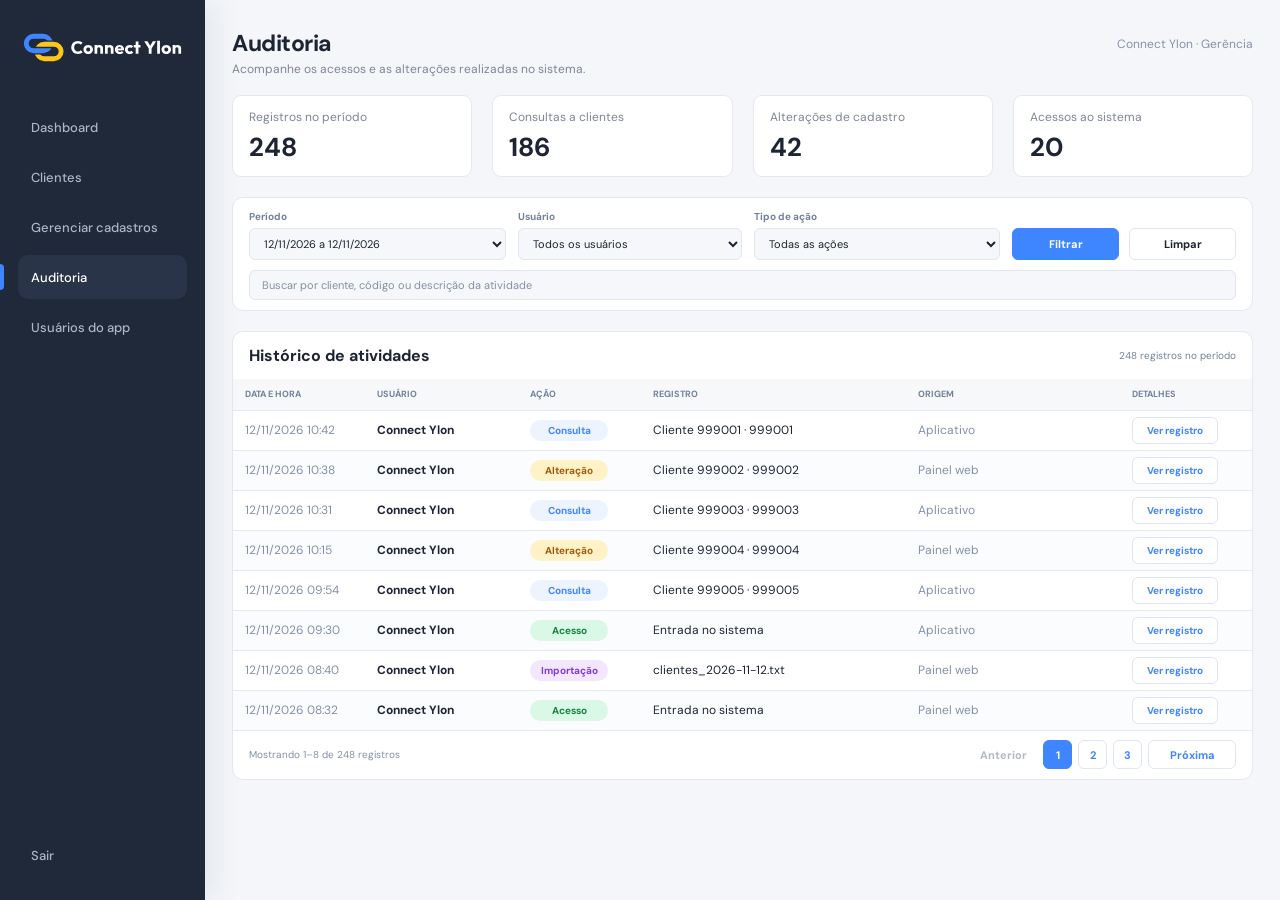
==== commit be25af41: "chore: anonymize demo identities and refresh cache Use Connect Ylon and connectylon@gmail.com throug" ====
--- a/pages/auditoria.html
+++ b/pages/auditoria.html
@@ -31,7 +31,7 @@
 				<h1>Auditoria</h1>
 				<p>Acompanhe os acessos e as alterações realizadas no sistema.</p>
 			</div>
-			<p class="profile">Glaucia · Gerência</p>
+			<p class="profile">Connect Ylon · Gerência</p>
 		</header>
 
 		<section class="audit-summary" aria-label="Resumo da auditoria">
@@ -68,10 +68,7 @@
 					<span>Usuário</span>
 					<select id="audit-user">
 						<option value="all">Todos os usuários</option>
-						<option value="Tec. Mateus">Tec. Mateus</option>
-						<option value="Tec. Silvio">Tec. Silvio</option>
-						<option value="Glaucia">Glaucia</option>
-						<option value="Tec. Bruno">Tec. Bruno</option>
+						<option value="Connect Ylon">Connect Ylon</option>
 					</select>
 				</label>
 				<label class="audit-filter-field">
